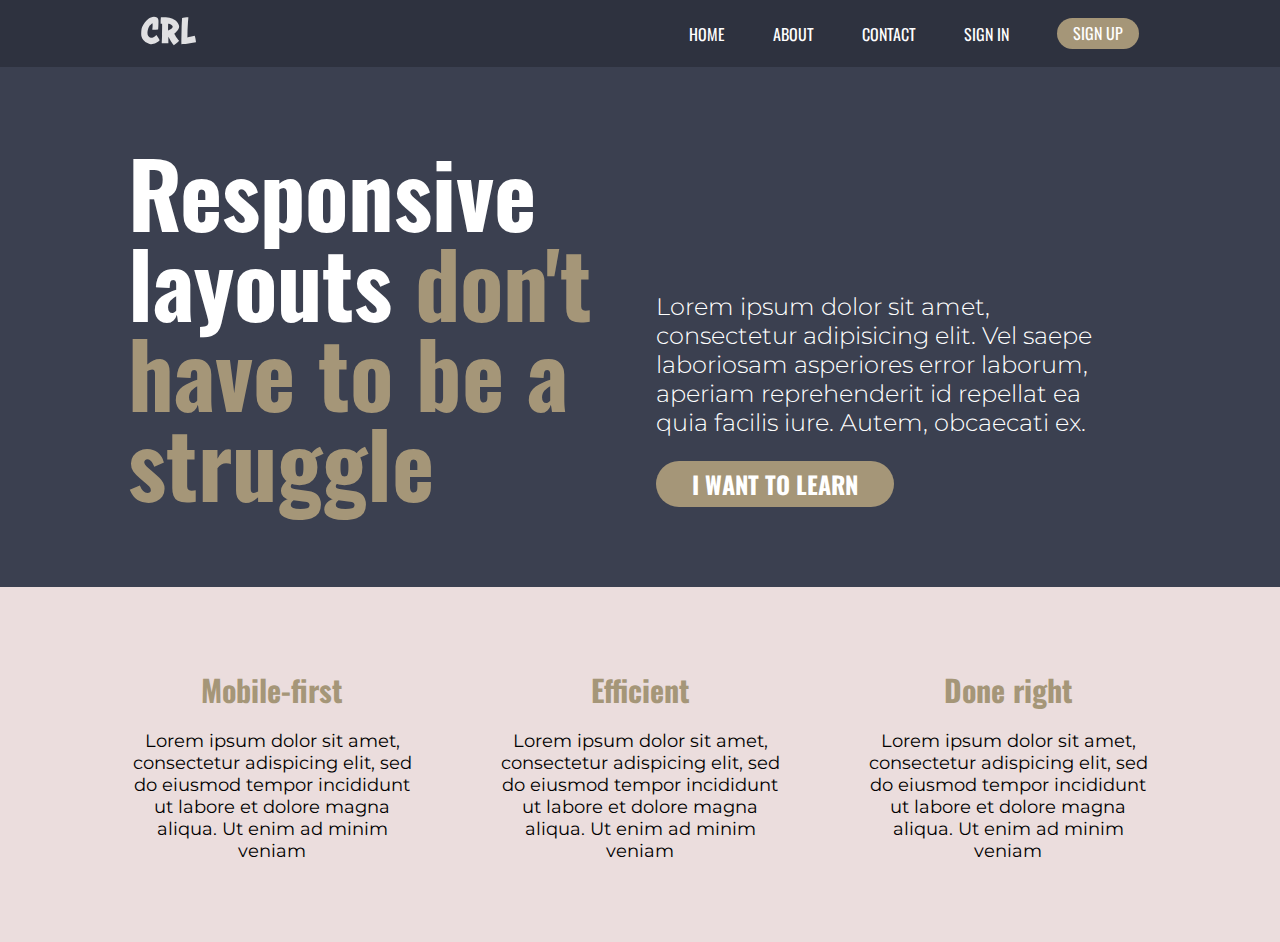
==== Final Challenge/index.html @ b8a13dc9 "Progress on 21 day Responsive Challenge" ====
<!DOCTYPE html>
<html lang="en">
<head>
    <meta charset="UTF-8">
    <meta name="viewport" content="width=device-width, initial-scale=1.0">
    <title>Document</title>
    <link rel="stylesheet" href="CSS/style.css">
</head>
<body>
    <header class="header">
        <div class="wrapper">
            <div class="row gap">
                <div class="left__section">
                    <img src="images/logo.svg" alt="logo" class="logo">
                </div>
                <div class="right__section">
                    <ul class="nav-row">
                        <li><a href="#">Home</a></li>
                        <li><a href="#">About</a></li>
                        <li><a href="#">Contact</a></li>
                        <li><a href="#">Sign In</a></li>
                        <li><a href="#" class="signup">Sign up</a></li>   
                    </ul>
                </div>
            </div>
        </div>
    </header>
    <section class="section-one">
        <div class="wrapper row gap">
            <div class="col">
                <h1 class="title">Responsive layouts <span class="accent">don't have to be a struggle</span></h1>
            </div>
            <div class="col right">
                <p class="sub-title">Lorem ipsum dolor sit amet, consectetur adipisicing elit. Vel saepe laboriosam asperiores error laborum, aperiam reprehenderit id repellat ea quia facilis iure. Autem, obcaecati ex.</p>
                <h3 class="learn"> I want to learn</h3>
            </div>
        </div>
    </section>

    <section class="section-two">
        <div class="wrapper row">
            <div class="col1">
                <h4 class="secton-two__title">Mobile-first</h4>
                <p class="section-two__sub-title">Lorem ipsum dolor sit amet, consectetur adispicing elit, sed do eiusmod tempor incididunt ut labore et dolore magna aliqua. Ut enim ad minim veniam</p>
            </div>
            <div class="col2">
                <h4 class="secton-two__title">Efficient</h4>
                <p class="section-two__sub-title">Lorem ipsum dolor sit amet, consectetur adispicing elit, sed do eiusmod tempor incididunt ut labore et dolore magna aliqua. Ut enim ad minim veniam</p>
            </div>
            <div class="col3">
                <h4 class="secton-two__title">Done right</h4>
                <p class="section-two__sub-title">Lorem ipsum dolor sit amet, consectetur adispicing elit, sed do eiusmod tempor incididunt ut labore et dolore magna aliqua. Ut enim ad minim veniam</p>
            </div>
        </div>
    </section>
</body>
</html>
---- Final Challenge/CSS/style.css ----
@import url('https://fonts.googleapis.com/css2?family=Oswald:wght@200..700&family=Roboto:ital,wght@0,100;0,300;0,400;0,500;0,700;0,900;1,100;1,300;1,400;1,500;1,700;1,900&display=swap');

@import url('https://fonts.googleapis.com/css2?family=Montserrat:ital,wght@0,100..900;1,100..900&display=swap');

:root {
    --dark: #2E323F;
    --grey: #3B4050;
    --light-grey: #6F737F;
    --white: #FFFFFF;
    --accent: #A59678;
}


*, *::before, *::after {
    margin: 0;
    padding: 0;
    box-sizing: border-box;
}

html {
    font-family: "Oswald", sans-serif;
}

img {
    max-width: 100%;
}

header {
    background-color: var(--dark);
    padding: 1em;
    font-size: 1.125;
}

a, li {
    text-decoration: none;
    list-style: none;
    color: var(--white);
    text-transform: uppercase;
}

.row {
    display: flex;
    justify-content: space-between;
    align-items: center;
}

.wrapper {
    width: 80%;
    max-width: 1200px;
    margin: 0 auto;
}

.nav-row {
    display: flex;
    gap: 3em;
}

.signup {
    padding: 0.2em 1em;
    background-color: var(--accent);
    border-radius: 50px;
}

.section-one {
    background-color: var(--grey);
    color: var(--white);
}

.title {
    font-size: 5.625rem;
    line-height: 1;
}

.sub-title {
    font-family: "Montserrat", sans-serif;
    width: 95%;
    font-size: 1.5rem;
    margin-bottom: 1em;
    font-weight: 300;
}

.accent {
    color: var(--accent);
}

.col {
    width: 100%;
}

.learn {
    background-color: var(--accent);
    display: inline-block;
    text-transform: uppercase;
    font-size: 1.5rem;
    padding: 0.2em 1.5em;
    border-radius: 50px;
}

.col + .col {
    align-self: flex-end;
}

.gap {
    gap: 2em;
}



section {
    padding: 5em 0;
}

.section-two {
    background-color: #d8bebe86;
    text-align: center;
}

.section-two .wrapper {
    gap: 5em;
}

.secton-two__title{
    color: var(--accent);
    font-size: 1.875rem;
    margin-bottom: 0.6em;
}

.section-two__sub-title {
    font-family: "Montserrat", sans-serif;
    font-size: 1.125rem;
}
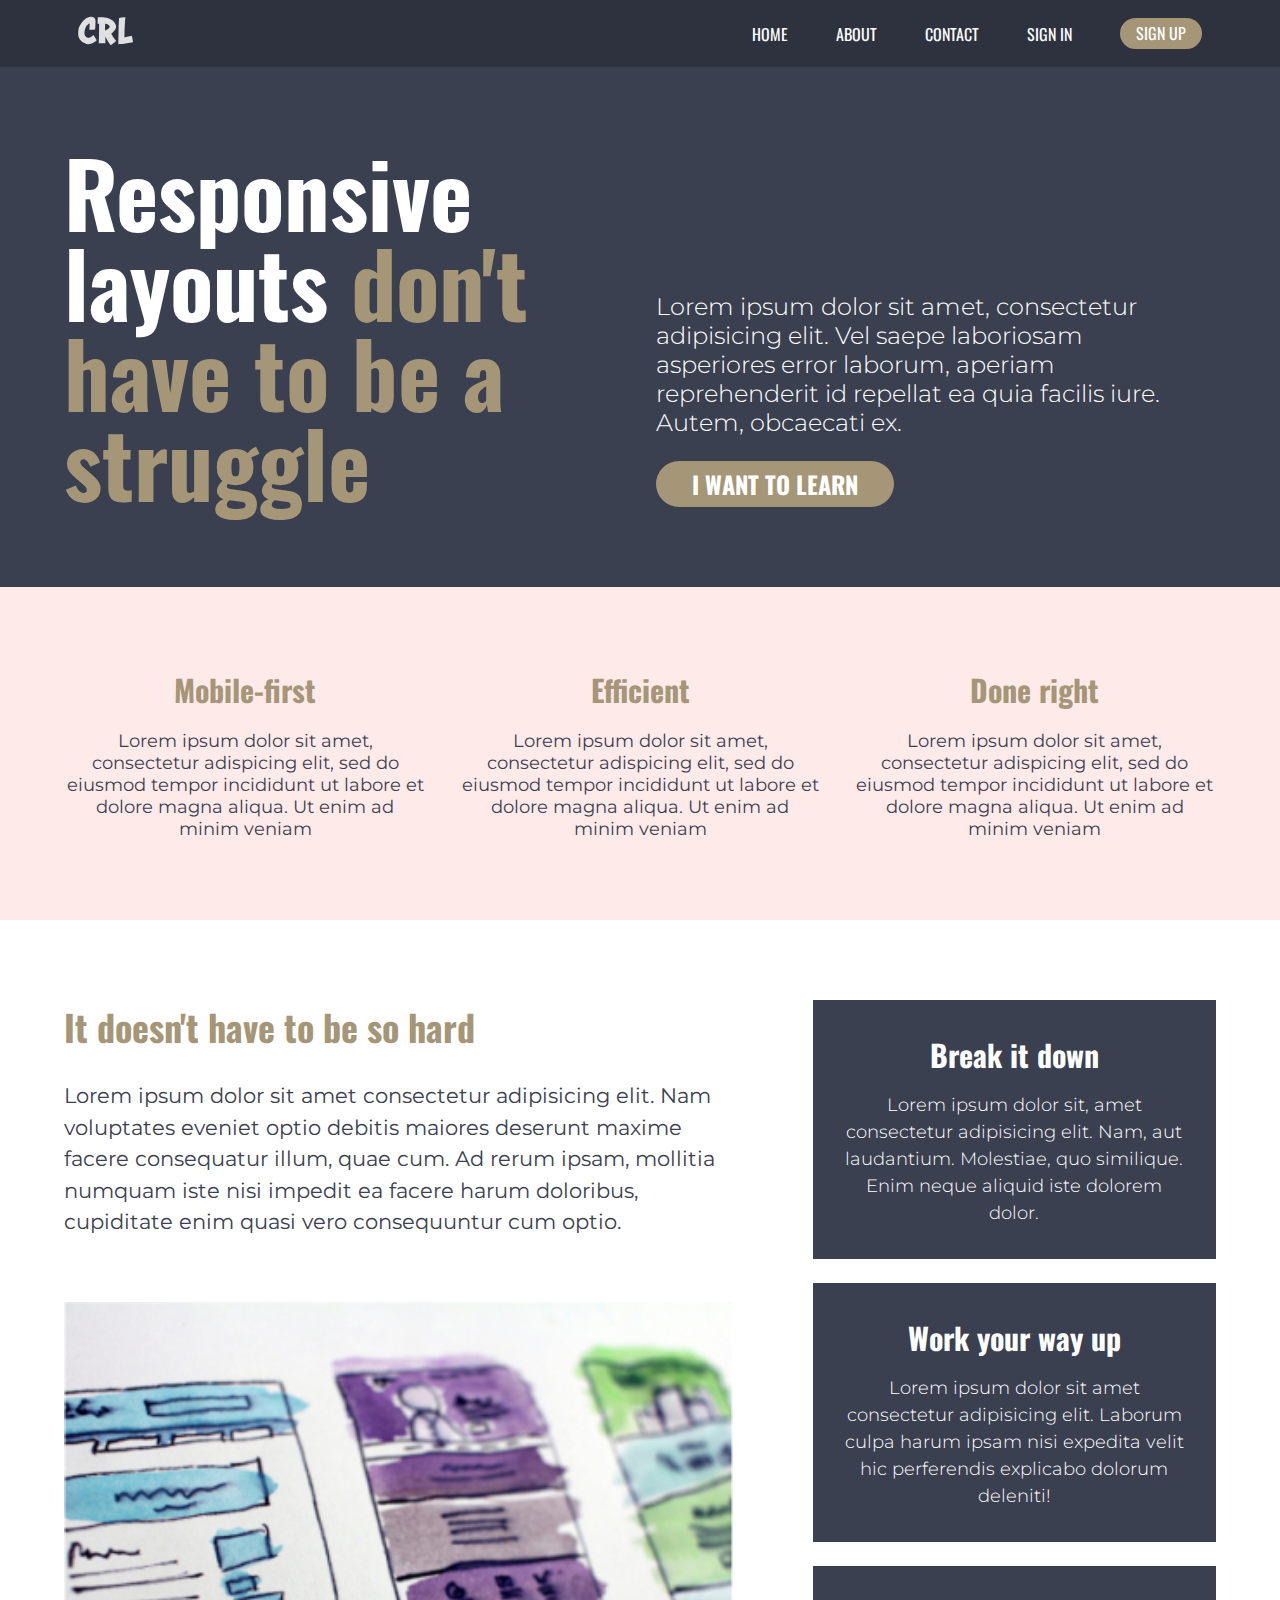
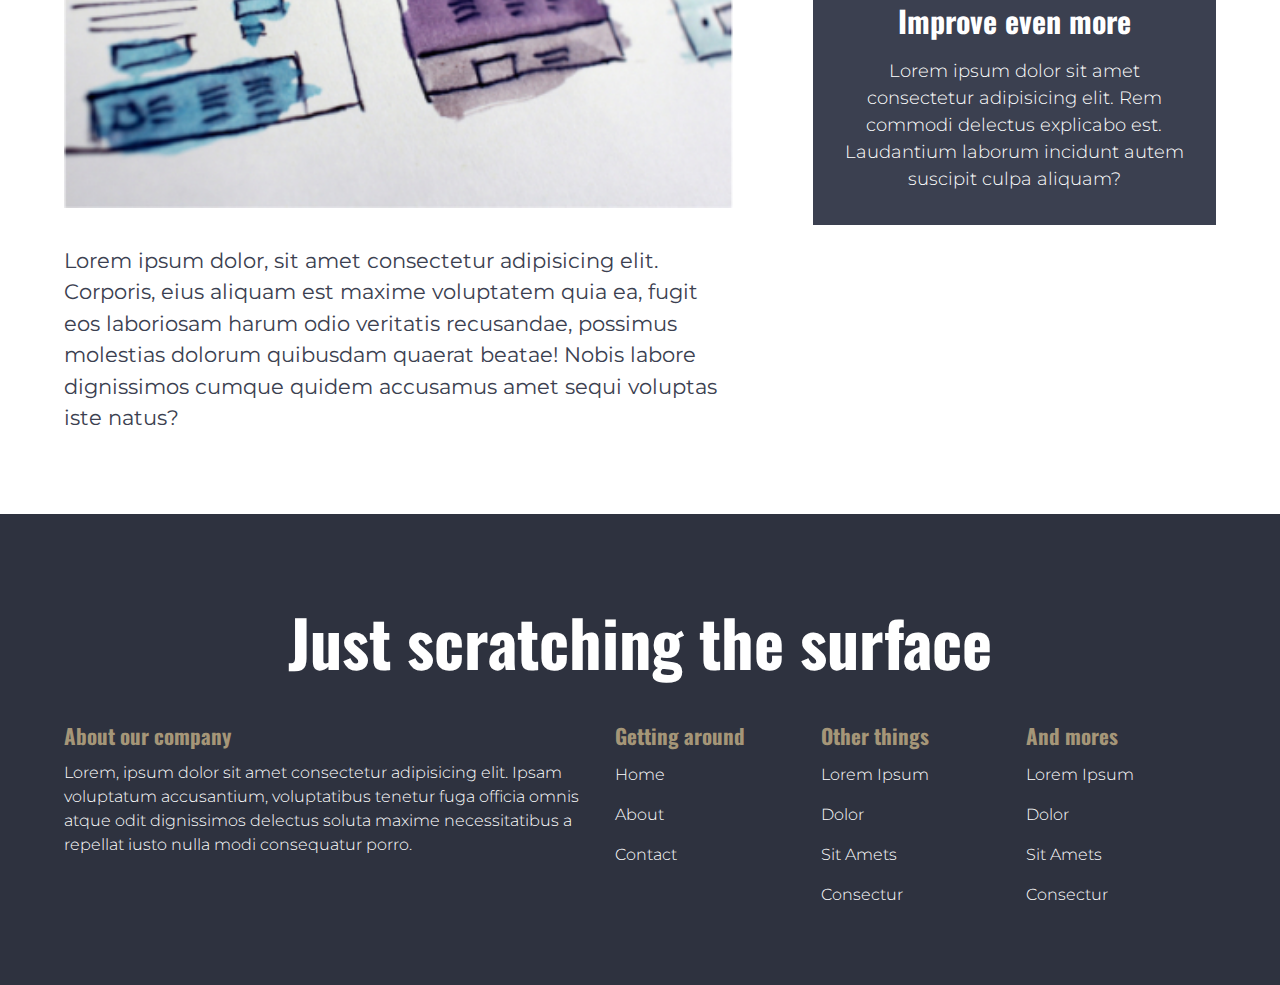
==== commit 406dca67: "Finished Challenge" ====
--- a/Final Challenge/index.html
+++ b/Final Challenge/index.html
@@ -3,7 +3,7 @@
 <head>
     <meta charset="UTF-8">
     <meta name="viewport" content="width=device-width, initial-scale=1.0">
-    <title>Document</title>
+    <title>Responsive Layout Challenge</title>
     <link rel="stylesheet" href="CSS/style.css">
 </head>
 <body>
@@ -53,5 +53,75 @@
             </div>
         </div>
     </section>
+
+    <section class="section-three">
+        <div class="wrapper">
+            <div class="section-wrapper">
+                <div class="left-section">
+                    <h2 class="section__title">It doesn't have to be so hard</h2>
+                    <p class="section__description">Lorem ipsum dolor sit amet consectetur adipisicing elit. Nam voluptates eveniet optio debitis maiores deserunt maxime facere consequatur illum, quae cum. Ad rerum ipsam, mollitia numquam iste nisi impedit ea facere harum doloribus, cupiditate enim quasi vero consequuntur cum optio.</p>
+                    <img src="images/hero-img.jpg" alt="" class="wireframe">
+                    <p class="section__description no-margin">Lorem ipsum dolor, sit amet consectetur adipisicing elit. Corporis, eius aliquam est maxime voluptatem quia ea, fugit eos laboriosam harum odio veritatis recusandae, possimus molestias dolorum quibusdam quaerat beatae! Nobis labore dignissimos cumque quidem accusamus amet sequi voluptas iste natus?</p>
+                </div>
+                <div class="right-section">
+                    <div class="container">
+                        <h2 class="container__title">Break it down</h2>
+                        <p class="container__description">Lorem ipsum dolor sit, amet consectetur adipisicing elit. Nam, aut laudantium. Molestiae, quo similique. Enim neque aliquid iste dolorem dolor.</p>
+                    </div>
+                    <div class="container">
+                        <h2 class="container__title">Work your way up</h2>
+                        <p class="container__description">Lorem ipsum dolor sit amet consectetur adipisicing elit. Laborum culpa harum ipsam nisi expedita velit hic perferendis explicabo dolorum deleniti!</p>
+                    </div>
+                    <div class="container">
+                        <h2 class="container__title">Improve even more</h2>
+                        <p class="container__description">Lorem ipsum dolor sit amet consectetur adipisicing elit. Rem commodi delectus explicabo est. Laudantium laborum incidunt autem suscipit culpa aliquam?</p>
+                    </div>
+                </div>
+            </div>
+        </div>
+    </section>
+
+    <footer class="footer">
+        <div class="wrapper">
+            <div class="footer-section">
+                <h1 class="footer-title">Just scratching the surface</h1>
+                <div class="footer-wrapper">
+                    <div class="footer-container">
+                        <h3 class="footer-container__title">About our company</h3>
+                        <p class="footer-container__description">Lorem, ipsum dolor sit amet consectetur adipisicing elit. Ipsam voluptatum accusantium, voluptatibus tenetur fuga officia omnis atque odit dignissimos delectus soluta maxime necessitatibus a repellat iusto nulla modi consequatur porro.</p>
+                    </div>
+
+                    <div class="footer-container">
+                        <h3 class="footer-container__title">Getting around</h3>
+                        <ul class="footer-row">
+                            <li><a href="#">Home</a></li>
+                            <li><a href="#">About</a></li>
+                            <li><a href="#">Contact</a></li>
+                        </ul>
+                    </div>
+
+                    <div class="footer-container">
+                        <h3 class="footer-container__title">Other things</h3>
+                        <ul class="footer-row">
+                            <li><a href="#">Lorem ipsum</a></li>
+                            <li><a href="#">Dolor</a></li>
+                            <li><a href="#">sit amets</a></li>
+                            <li><a href="#">consectur</a></li>
+                        </ul>
+                    </div>
+
+                    <div class="footer-container">
+                        <h3 class="footer-container__title">And mores</h3>
+                        <ul class="footer-row">
+                            <li><a href="#">Lorem ipsum</a></li>
+                            <li><a href="#">Dolor</a></li>
+                            <li><a href="#">sit amets</a></li>
+                            <li><a href="#">consectur</a></li>
+                        </ul>
+                    </div>
+                </div>
+            </div>
+        </div>
+    </footer>
 </body>
 </html>--- a/Final Challenge/CSS/style.css
+++ b/Final Challenge/CSS/style.css
@@ -45,7 +45,7 @@
 }
 
 .wrapper {
-    width: 80%;
+    width: 90%;
     max-width: 1200px;
     margin: 0 auto;
 }
@@ -104,19 +104,17 @@
     gap: 2em;
 }
 
-
-
 section {
     padding: 5em 0;
 }
 
 .section-two {
-    background-color: #d8bebe86;
+    background-color: hsla(0, 100%, 94%, 0.671);
     text-align: center;
 }
 
 .section-two .wrapper {
-    gap: 5em;
+    gap: 2em;
 }
 
 .secton-two__title{
@@ -128,6 +126,175 @@
 .section-two__sub-title {
     font-family: "Montserrat", sans-serif;
     font-size: 1.125rem;
-}
-
-
+    color: var(--grey)
+}
+
+.section-wrapper {
+    display: flex;
+    gap: 5rem;
+    justify-content: space-between;
+}
+
+.left-section {
+    flex: 1;
+}
+
+.left-section .section__title {
+    font-size: 2.25rem;
+    color: var(--accent);
+    margin-bottom: 0.75em;
+}
+
+.left-section img {
+    width: 100%;
+    margin-bottom: 2em;
+    margin-top: 4em;
+}
+
+.left-section .section__description {
+    font-size: 1.313rem;
+    font-family: "Montserrat", sans-serif;
+    line-height: 1.5;
+    color: var(--grey);   
+}
+
+.right-section {
+    width: 35%;
+    display: flex;
+    flex-direction: column;
+    gap: 1.5em;
+    text-align: center;
+}
+
+.container {
+    color: var(--white);
+    background-color: var(--grey);
+    padding: 2em;
+}
+
+.container .container__title {
+    font-size: 1.875rem;
+    margin-bottom: .5em;
+}
+
+.container .container__description {
+    font-family: "Montserrat", sans-serif;
+    font-size: 1.125rem;
+    font-weight: 300;
+    line-height: 1.5;
+}
+
+.footer {
+    background-color: var(--dark);
+    padding: 5em 0;
+}
+
+.footer-title {
+    text-align: center;
+    font-size: 4rem;
+    color: var(--white);
+    margin-bottom: .5em;
+}
+
+.footer-wrapper {
+    display: flex;
+    gap: 1rem;
+    align-items: flex-start;
+
+}
+
+.footer-container:first-child {
+    flex-basis: 30%;
+}
+
+.footer-container {
+    flex: 1;
+    
+}
+
+.footer-container__title {
+    color: var(--accent);
+    font-size: 1.313rem;
+    margin-bottom: .5em;
+}
+
+.footer-container__description {
+    color: var(--white);
+    font-family: "Montserrat", sans-serif;
+    font-weight: 300;
+    line-height: 1.5;
+}
+
+.footer-row {
+    display: flex;
+    gap: 1em;
+    flex-direction: column;
+}
+
+.footer-row li a{
+    font-family: "Montserrat", sans-serif;
+    text-transform: capitalize;
+    font-weight: 300;
+    
+}
+
+@media (max-width: 700px) {
+
+    .header {
+        font-size: 0.9rem;
+    }
+
+    .section-one .row {
+        flex-direction: column;
+        text-align: center;
+    }
+
+    .section-one h1 {
+        font-size: 3.5rem;
+        margin-bottom: 0.5em;
+    }
+
+    .section-one .sub-title{
+        font-size:  1rem ;
+        margin-bottom: 2.5em;
+    }
+
+    .section-two .row {
+        flex-direction: column;
+    }
+
+    .section-two .wrapper {
+        width: 75%;
+    }
+
+    .section-wrapper {
+        flex-direction: column;
+        gap: 2.5rem;
+    }
+
+    .right-section {
+        width: 100%;
+    }
+}
+
+@media (min-width: 700px) {
+    .section-wrapper {
+        flex-direction: column;
+    }
+
+    .right-section {
+        flex-direction: row;
+        width: 100%;
+    }
+}
+
+@media (min-width: 1000px) {
+    .section-wrapper {
+        flex-direction: row;
+    }
+
+    .right-section {
+        flex-direction: column;
+        width: 35%;
+    }
+}
